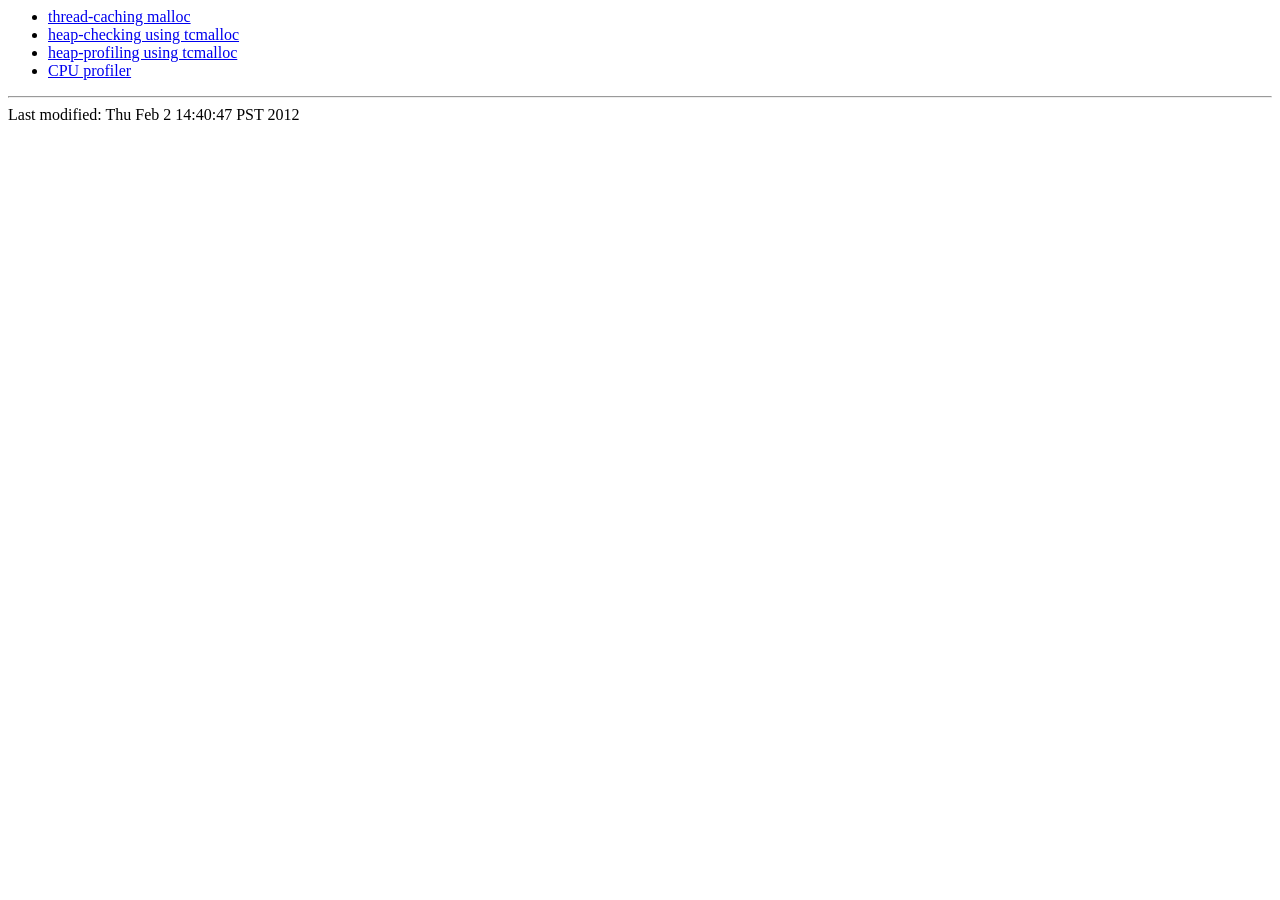
==== docs/index.html @ 8bd7579e "Update index.html" ====
<HTML>

<HEAD>
  <meta name="google-site-verification" content="rrp5Uvgzi-1-rMxUBfhV3wjlNrFqzwnqiA4e3qsOLEM" />
<title>Gperftools</title>
</HEAD>
<meta name="google-site-verification" content="rrp5Uvgzi-1-rMxUBfhV3wjlNrFqzwnqiA4e3qsOLEM" />
<BODY>
<ul>
  <li> <A HREF="tcmalloc.html">thread-caching malloc</A>
  <li> <A HREF="heap_checker.html">heap-checking using tcmalloc</A>
  <li> <A HREF="heapprofile.html">heap-profiling using tcmalloc</A>
  <li> <A HREF="cpuprofile.html">CPU profiler</A>
</ul>

<hr>
Last modified: Thu Feb  2 14:40:47 PST 2012

</BODY>

</HTML>
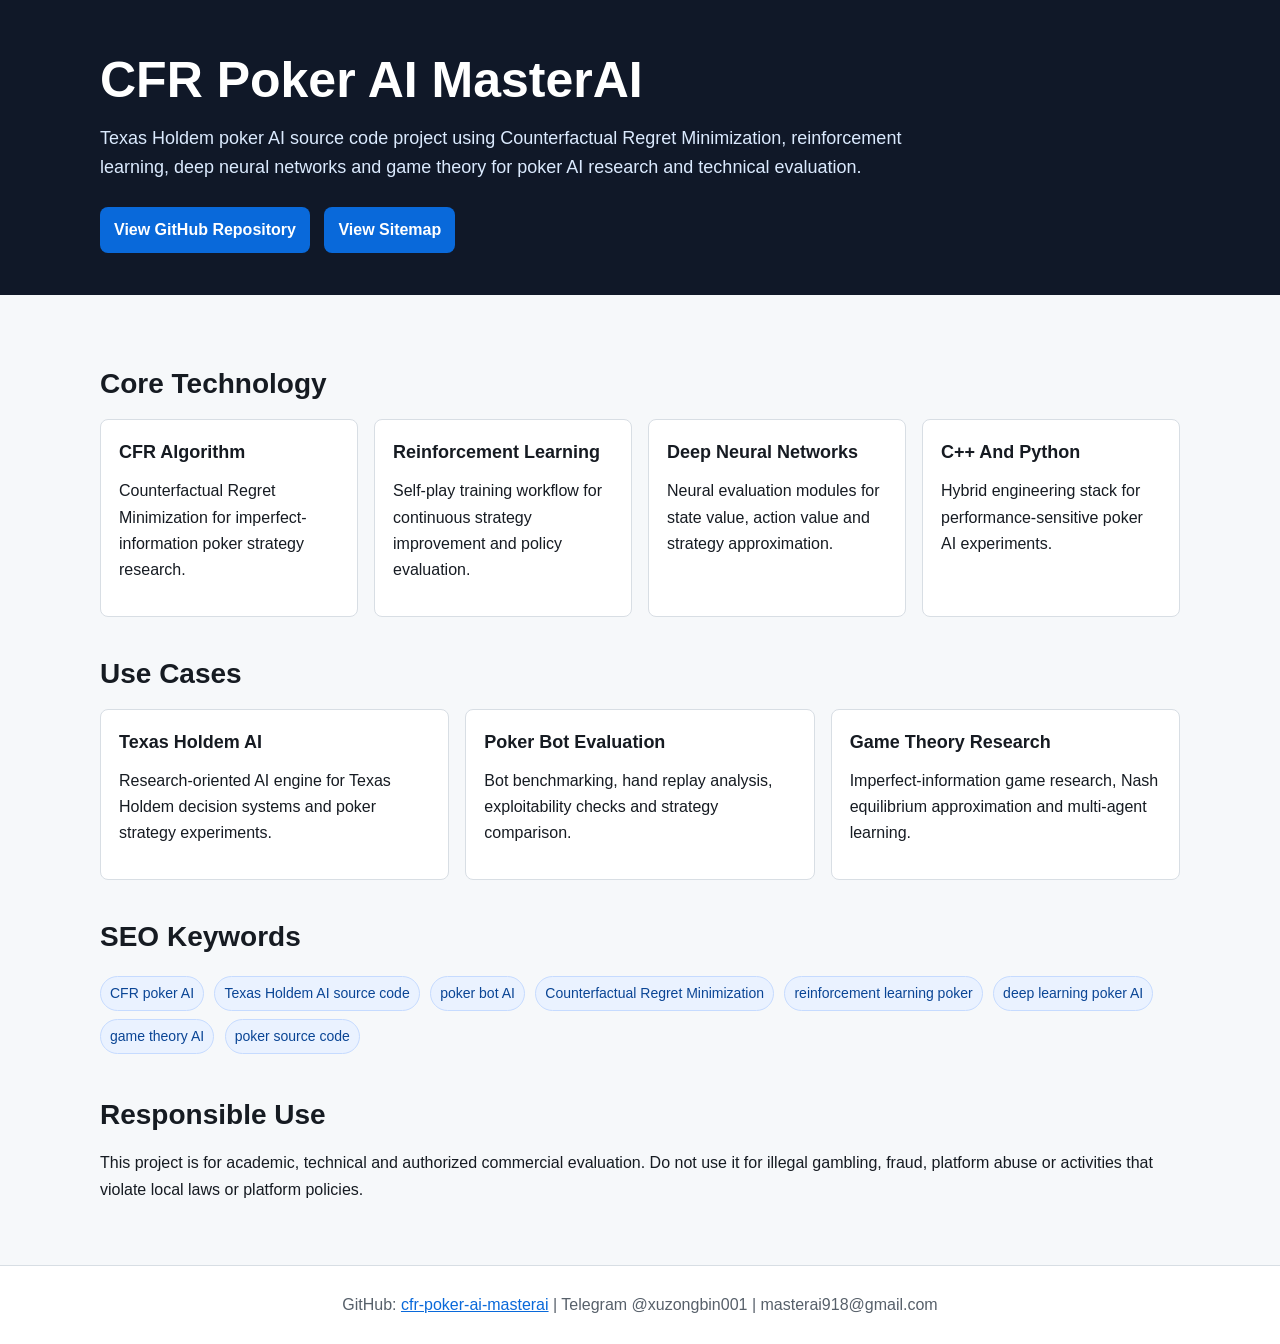
==== commit fd8a52c1: "Add files via upload" ====
--- a/docs/index.html
+++ b/docs/index.html
@@ -1,21 +1,149 @@
-<HTML>
-
-<HEAD>
+<!doctype html>
+<html lang="en">
+<head>
+  <meta charset="utf-8">
+  <meta name="viewport" content="width=device-width, initial-scale=1">
   <meta name="google-site-verification" content="rrp5Uvgzi-1-rMxUBfhV3wjlNrFqzwnqiA4e3qsOLEM" />
-<title>Gperftools</title>
-</HEAD>
-<meta name="google-site-verification" content="rrp5Uvgzi-1-rMxUBfhV3wjlNrFqzwnqiA4e3qsOLEM" />
-<BODY>
-<ul>
-  <li> <A HREF="tcmalloc.html">thread-caching malloc</A>
-  <li> <A HREF="heap_checker.html">heap-checking using tcmalloc</A>
-  <li> <A HREF="heapprofile.html">heap-profiling using tcmalloc</A>
-  <li> <A HREF="cpuprofile.html">CPU profiler</A>
-</ul>
-
-<hr>
-Last modified: Thu Feb  2 14:40:47 PST 2012
-
-</BODY>
-
-</HTML>
+  <title>CFR Poker AI MasterAI - Texas Holdem AI Source Code</title>
+  <meta name="description" content="CFR Poker AI MasterAI is a Texas Holdem poker AI source code project using Counterfactual Regret Minimization, reinforcement learning, deep neural networks and game theory for poker AI research.">
+  <meta name="keywords" content="CFR poker AI, Texas Holdem AI source code, poker bot AI, Counterfactual Regret Minimization, reinforcement learning poker, deep learning poker AI, game theory AI, poker source code">
+  <style>
+    body {
+      margin: 0;
+      font-family: Arial, "Microsoft YaHei", sans-serif;
+      color: #161b22;
+      background: #f6f8fa;
+      line-height: 1.65;
+    }
+    header {
+      background: #101828;
+      color: #fff;
+      padding: 52px 20px 42px;
+    }
+    main {
+      max-width: 1080px;
+      margin: 0 auto;
+      padding: 32px 20px 48px;
+    }
+    .wrap {
+      max-width: 1080px;
+      margin: 0 auto;
+    }
+    h1 {
+      margin: 0 0 14px;
+      font-size: clamp(30px, 5vw, 50px);
+      line-height: 1.15;
+      letter-spacing: 0;
+    }
+    h2 {
+      margin: 34px 0 12px;
+      font-size: 28px;
+      letter-spacing: 0;
+    }
+    h3 {
+      margin: 0 0 10px;
+      font-size: 18px;
+      letter-spacing: 0;
+    }
+    p {
+      margin: 0 0 14px;
+    }
+    .lead {
+      max-width: 860px;
+      color: #dbeafe;
+      font-size: 18px;
+    }
+    .grid {
+      display: grid;
+      grid-template-columns: repeat(auto-fit, minmax(240px, 1fr));
+      gap: 16px;
+    }
+    .card {
+      background: #fff;
+      border: 1px solid #d8dee4;
+      border-radius: 8px;
+      padding: 18px;
+    }
+    .tag {
+      display: inline-block;
+      margin: 4px 6px 4px 0;
+      padding: 5px 9px;
+      border-radius: 999px;
+      background: #eaf2ff;
+      border: 1px solid #c6dbff;
+      color: #0a4595;
+      font-size: 14px;
+    }
+    a {
+      color: #0969da;
+    }
+    .button {
+      display: inline-block;
+      margin: 10px 10px 0 0;
+      padding: 10px 14px;
+      border-radius: 8px;
+      color: #fff;
+      background: #0969da;
+      text-decoration: none;
+      font-weight: 700;
+    }
+    footer {
+      padding: 26px 20px;
+      text-align: center;
+      color: #57606a;
+      border-top: 1px solid #d8dee4;
+      background: #fff;
+    }
+  </style>
+</head>
+<body>
+  <header>
+    <div class="wrap">
+      <h1>CFR Poker AI MasterAI</h1>
+      <p class="lead">Texas Holdem poker AI source code project using Counterfactual Regret Minimization, reinforcement learning, deep neural networks and game theory for poker AI research and technical evaluation.</p>
+      <a class="button" href="https://github.com/masterai-top/cfr-poker-ai-masterai">View GitHub Repository</a>
+      <a class="button" href="sitemap.xml">View Sitemap</a>
+    </div>
+  </header>
+  <main>
+    <section>
+      <h2>Core Technology</h2>
+      <div class="grid">
+        <div class="card"><h3>CFR Algorithm</h3><p>Counterfactual Regret Minimization for imperfect-information poker strategy research.</p></div>
+        <div class="card"><h3>Reinforcement Learning</h3><p>Self-play training workflow for continuous strategy improvement and policy evaluation.</p></div>
+        <div class="card"><h3>Deep Neural Networks</h3><p>Neural evaluation modules for state value, action value and strategy approximation.</p></div>
+        <div class="card"><h3>C++ And Python</h3><p>Hybrid engineering stack for performance-sensitive poker AI experiments.</p></div>
+      </div>
+    </section>
+    <section>
+      <h2>Use Cases</h2>
+      <div class="grid">
+        <div class="card"><h3>Texas Holdem AI</h3><p>Research-oriented AI engine for Texas Holdem decision systems and poker strategy experiments.</p></div>
+        <div class="card"><h3>Poker Bot Evaluation</h3><p>Bot benchmarking, hand replay analysis, exploitability checks and strategy comparison.</p></div>
+        <div class="card"><h3>Game Theory Research</h3><p>Imperfect-information game research, Nash equilibrium approximation and multi-agent learning.</p></div>
+      </div>
+    </section>
+    <section>
+      <h2>SEO Keywords</h2>
+      <p>
+        <span class="tag">CFR poker AI</span>
+        <span class="tag">Texas Holdem AI source code</span>
+        <span class="tag">poker bot AI</span>
+        <span class="tag">Counterfactual Regret Minimization</span>
+        <span class="tag">reinforcement learning poker</span>
+        <span class="tag">deep learning poker AI</span>
+        <span class="tag">game theory AI</span>
+        <span class="tag">poker source code</span>
+      </p>
+    </section>
+    <section>
+      <h2>Responsible Use</h2>
+      <p>This project is for academic, technical and authorized commercial evaluation. Do not use it for illegal gambling, fraud, platform abuse or activities that violate local laws or platform policies.</p>
+    </section>
+  </main>
+  <footer>
+    GitHub: <a href="https://github.com/masterai-top/cfr-poker-ai-masterai">cfr-poker-ai-masterai</a>
+    | Telegram @xuzongbin001 | masterai918@gmail.com
+  </footer>
+</body>
+</html>
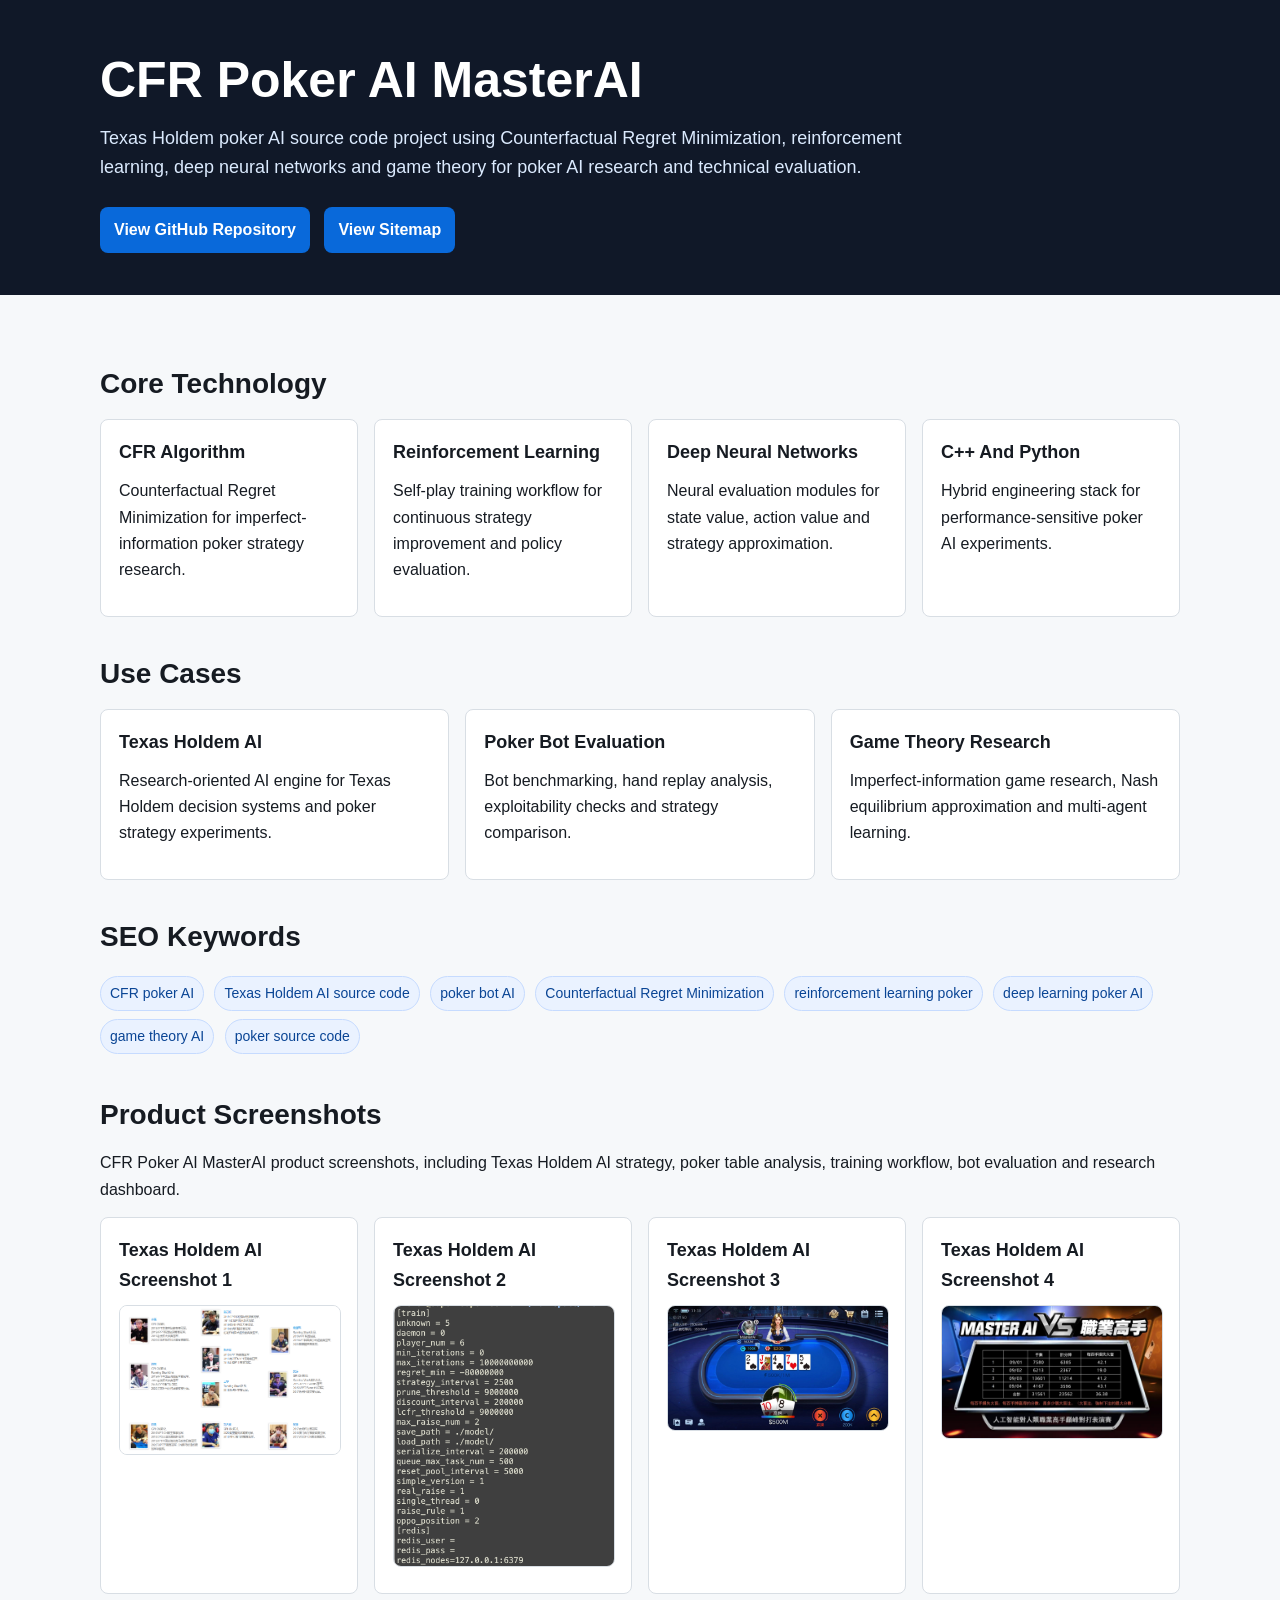
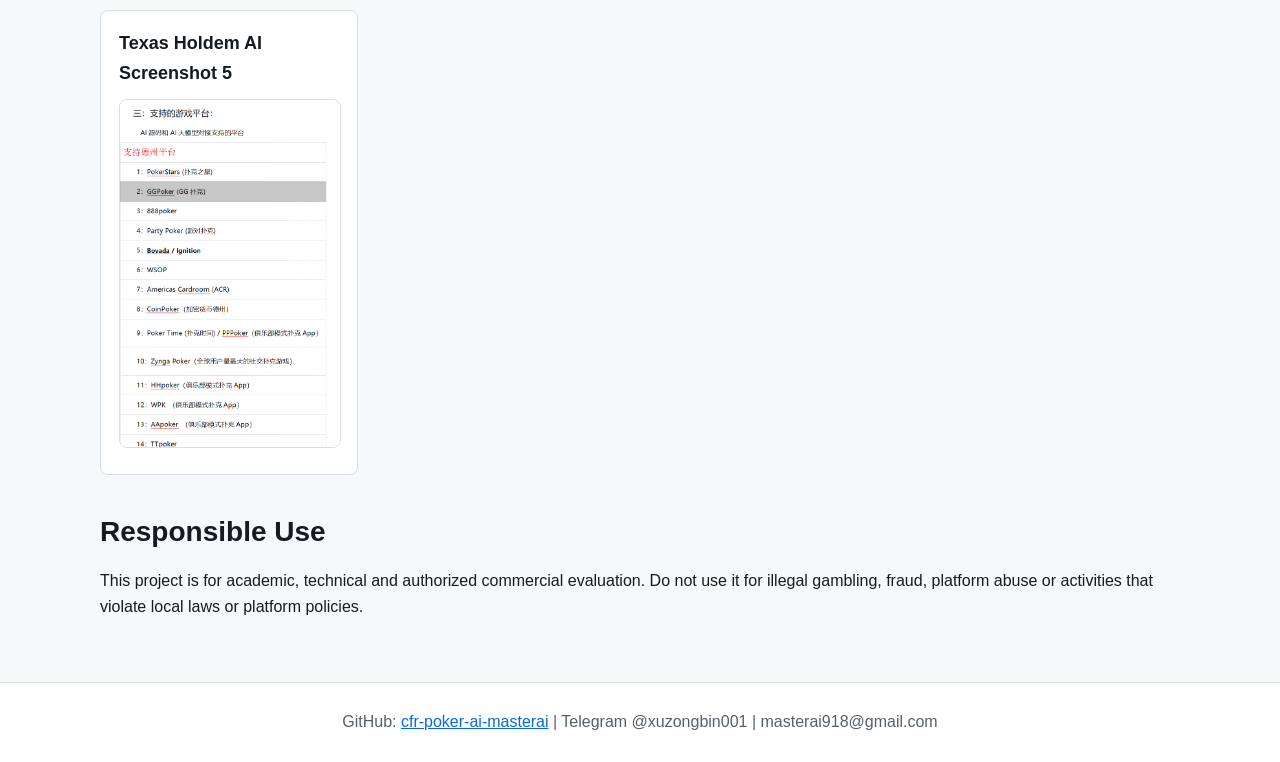
==== commit ae963a74: "Update index.html" ====
--- a/docs/index.html
+++ b/docs/index.html
@@ -1,9 +1,10 @@
 <!doctype html>
 <html lang="en">
 <head>
+  <meta name="google-site-verification" content="rrp5Uvgzi-1-rMxUBfhV3wjlNrFqzwnqiA4e3qsOLEM" />
   <meta charset="utf-8">
   <meta name="viewport" content="width=device-width, initial-scale=1">
-  <meta name="google-site-verification" content="rrp5Uvgzi-1-rMxUBfhV3wjlNrFqzwnqiA4e3qsOLEM" />
+
   <title>CFR Poker AI MasterAI - Texas Holdem AI Source Code</title>
   <meta name="description" content="CFR Poker AI MasterAI is a Texas Holdem poker AI source code project using Counterfactual Regret Minimization, reinforcement learning, deep neural networks and game theory for poker AI research.">
   <meta name="keywords" content="CFR poker AI, Texas Holdem AI source code, poker bot AI, Counterfactual Regret Minimization, reinforcement learning poker, deep learning poker AI, game theory AI, poker source code">
@@ -135,6 +136,67 @@
         <span class="tag">game theory AI</span>
         <span class="tag">poker source code</span>
       </p>
+
+<section>
+  <h2>Product Screenshots</h2>
+  <p>
+    CFR Poker AI MasterAI product screenshots, including Texas Holdem AI strategy,
+    poker table analysis, training workflow, bot evaluation and research dashboard.
+  </p>
+
+  <div class="grid">
+    <div class="card">
+      <h3>Texas Holdem AI Screenshot 1</h3>
+      <img
+        src="assets/Screenshots/001.png"
+        alt="CFR Poker AI MasterAI Texas Holdem AI Source Code Screenshot 1"
+        style="width:100%;border-radius:8px;border:1px solid #d8dee4;"
+        loading="lazy"
+      >
+    </div>
+
+    <div class="card">
+      <h3>Texas Holdem AI Screenshot 2</h3>
+      <img
+        src="assets/Screenshots/002.png"
+        alt="CFR Poker AI MasterAI Poker Bot Strategy Screenshot 2"
+        style="width:100%;border-radius:8px;border:1px solid #d8dee4;"
+        loading="lazy"
+      >
+    </div>
+
+    <div class="card">
+      <h3>Texas Holdem AI Screenshot 3</h3>
+      <img
+        src="assets/Screenshots/003.jpg"
+        alt="Counterfactual Regret Minimization Poker AI Screenshot 3"
+        style="width:100%;border-radius:8px;border:1px solid #d8dee4;"
+        loading="lazy"
+      >
+    </div>
+
+    <div class="card">
+      <h3>Texas Holdem AI Screenshot 4</h3>
+      <img
+        src="assets/Screenshots/004.jpg"
+        alt="Texas Holdem Poker AI Training Workflow Screenshot 4"
+        style="width:100%;border-radius:8px;border:1px solid #d8dee4;"
+        loading="lazy"
+      >
+    </div>
+
+    <div class="card">
+      <h3>Texas Holdem AI Screenshot 5</h3>
+      <img
+        src="assets/Screenshots/005.png"
+        alt="CFR Poker AI MasterAI Research Dashboard Screenshot 5"
+        style="width:100%;border-radius:8px;border:1px solid #d8dee4;"
+        loading="lazy"
+      >
+    </div>
+  </div>
+</section>
+      
     </section>
     <section>
       <h2>Responsible Use</h2>
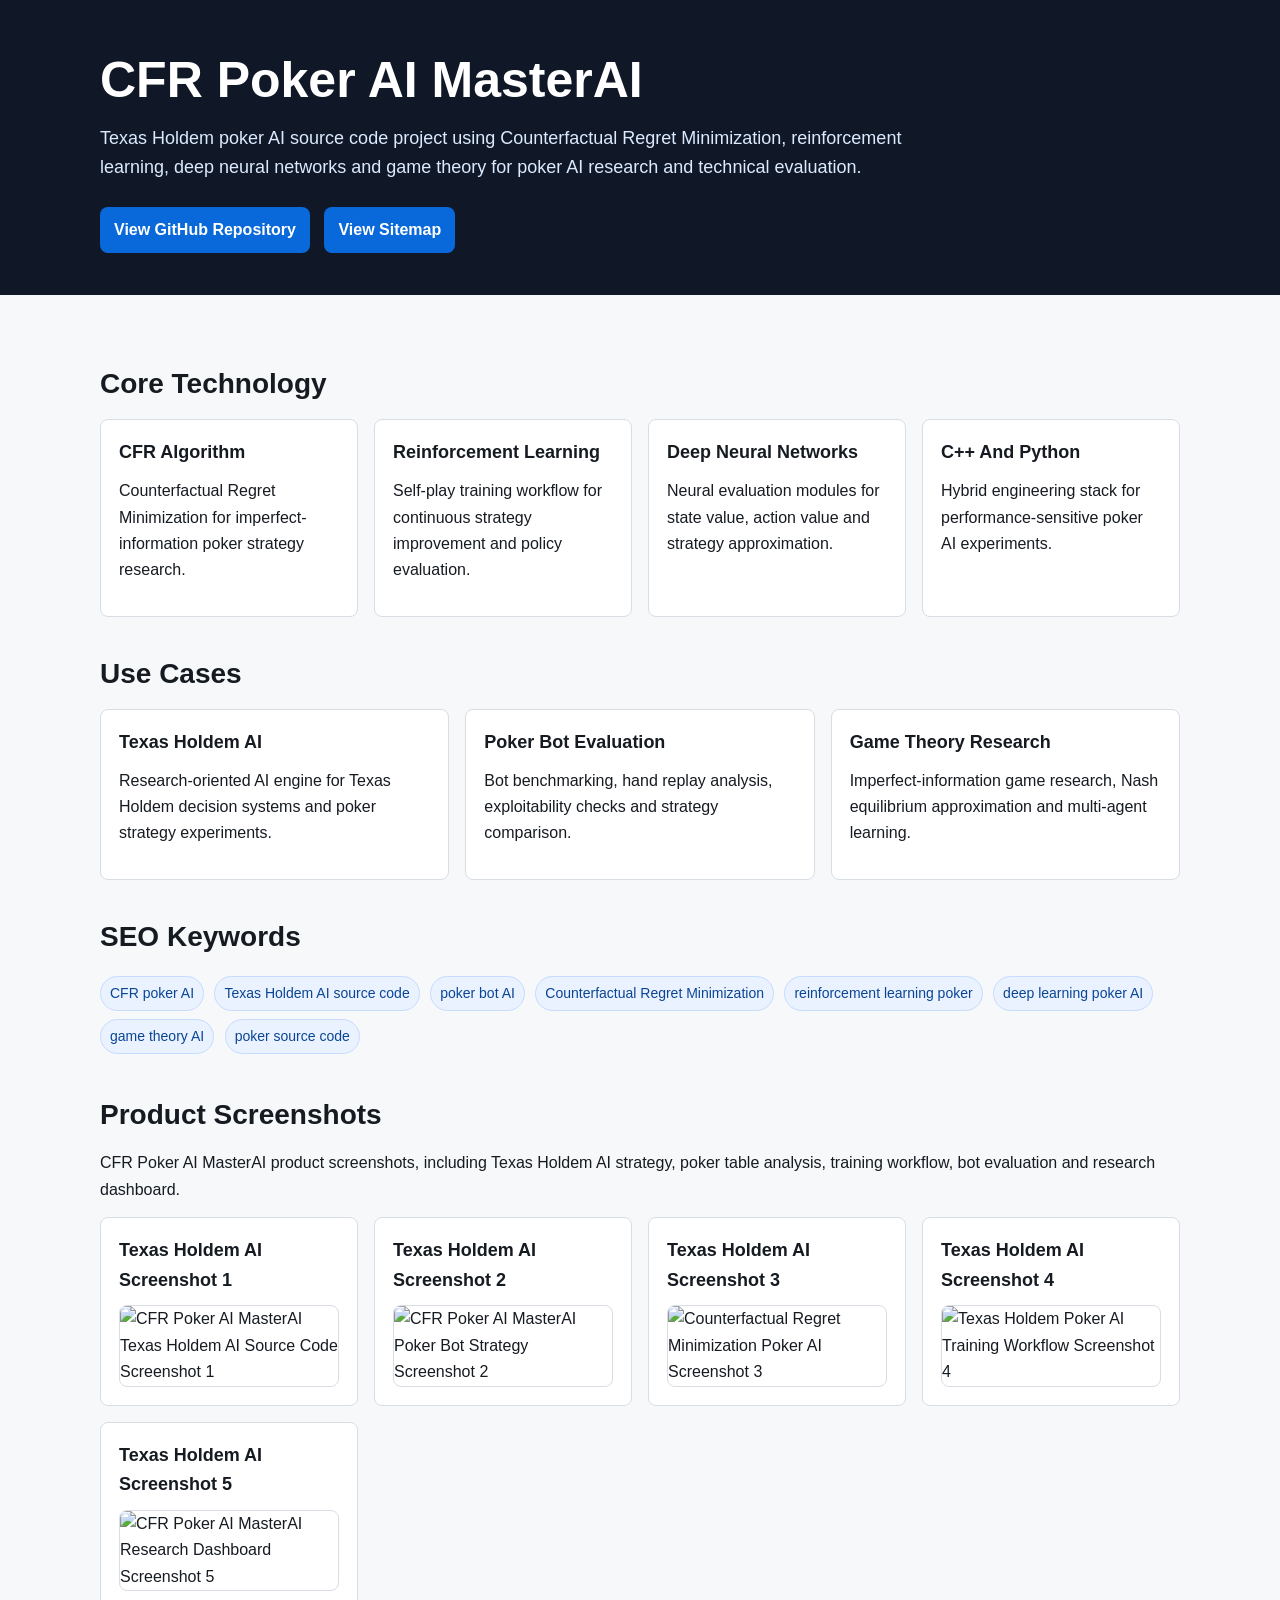
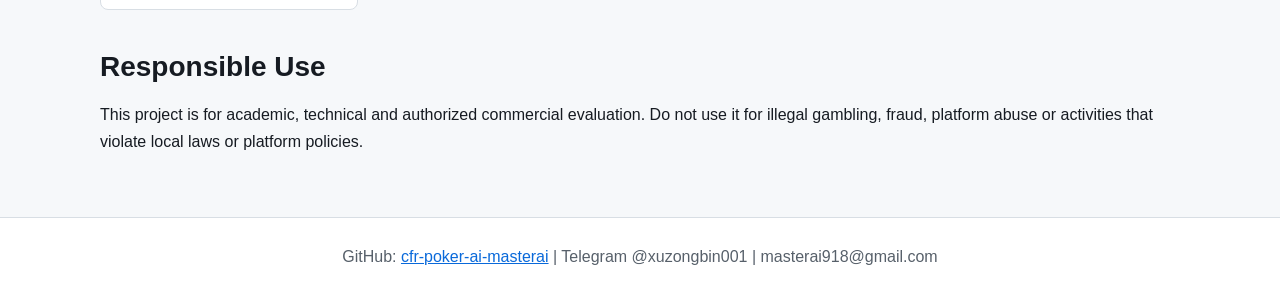
==== commit c1431cd3: "Update index.html" ====
--- a/docs/index.html
+++ b/docs/index.html
@@ -138,6 +138,7 @@
       </p>
 
 <section>
+ <section>
   <h2>Product Screenshots</h2>
   <p>
     CFR Poker AI MasterAI product screenshots, including Texas Holdem AI strategy,
@@ -148,7 +149,7 @@
     <div class="card">
       <h3>Texas Holdem AI Screenshot 1</h3>
       <img
-        src="assets/Screenshots/001.png"
+        src="https://raw.githubusercontent.com/masterai-top/cfr-poker-ai-masterai/main/docs/assets/Screenshots/001.png"
         alt="CFR Poker AI MasterAI Texas Holdem AI Source Code Screenshot 1"
         style="width:100%;border-radius:8px;border:1px solid #d8dee4;"
         loading="lazy"
@@ -158,7 +159,7 @@
     <div class="card">
       <h3>Texas Holdem AI Screenshot 2</h3>
       <img
-        src="assets/Screenshots/002.png"
+        src="https://raw.githubusercontent.com/masterai-top/cfr-poker-ai-masterai/main/docs/assets/Screenshots/002.png"
         alt="CFR Poker AI MasterAI Poker Bot Strategy Screenshot 2"
         style="width:100%;border-radius:8px;border:1px solid #d8dee4;"
         loading="lazy"
@@ -168,7 +169,7 @@
     <div class="card">
       <h3>Texas Holdem AI Screenshot 3</h3>
       <img
-        src="assets/Screenshots/003.jpg"
+        src="https://raw.githubusercontent.com/masterai-top/cfr-poker-ai-masterai/main/docs/assets/Screenshots/003.jpg"
         alt="Counterfactual Regret Minimization Poker AI Screenshot 3"
         style="width:100%;border-radius:8px;border:1px solid #d8dee4;"
         loading="lazy"
@@ -178,7 +179,7 @@
     <div class="card">
       <h3>Texas Holdem AI Screenshot 4</h3>
       <img
-        src="assets/Screenshots/004.jpg"
+        src="https://raw.githubusercontent.com/masterai-top/cfr-poker-ai-masterai/main/docs/assets/Screenshots/004.jpg"
         alt="Texas Holdem Poker AI Training Workflow Screenshot 4"
         style="width:100%;border-radius:8px;border:1px solid #d8dee4;"
         loading="lazy"
@@ -188,13 +189,14 @@
     <div class="card">
       <h3>Texas Holdem AI Screenshot 5</h3>
       <img
-        src="assets/Screenshots/005.png"
+        src="https://raw.githubusercontent.com/masterai-top/cfr-poker-ai-masterai/main/docs/assets/Screenshots/005.png"
         alt="CFR Poker AI MasterAI Research Dashboard Screenshot 5"
         style="width:100%;border-radius:8px;border:1px solid #d8dee4;"
         loading="lazy"
       >
     </div>
   </div>
+</section>
 </section>
       
     </section>
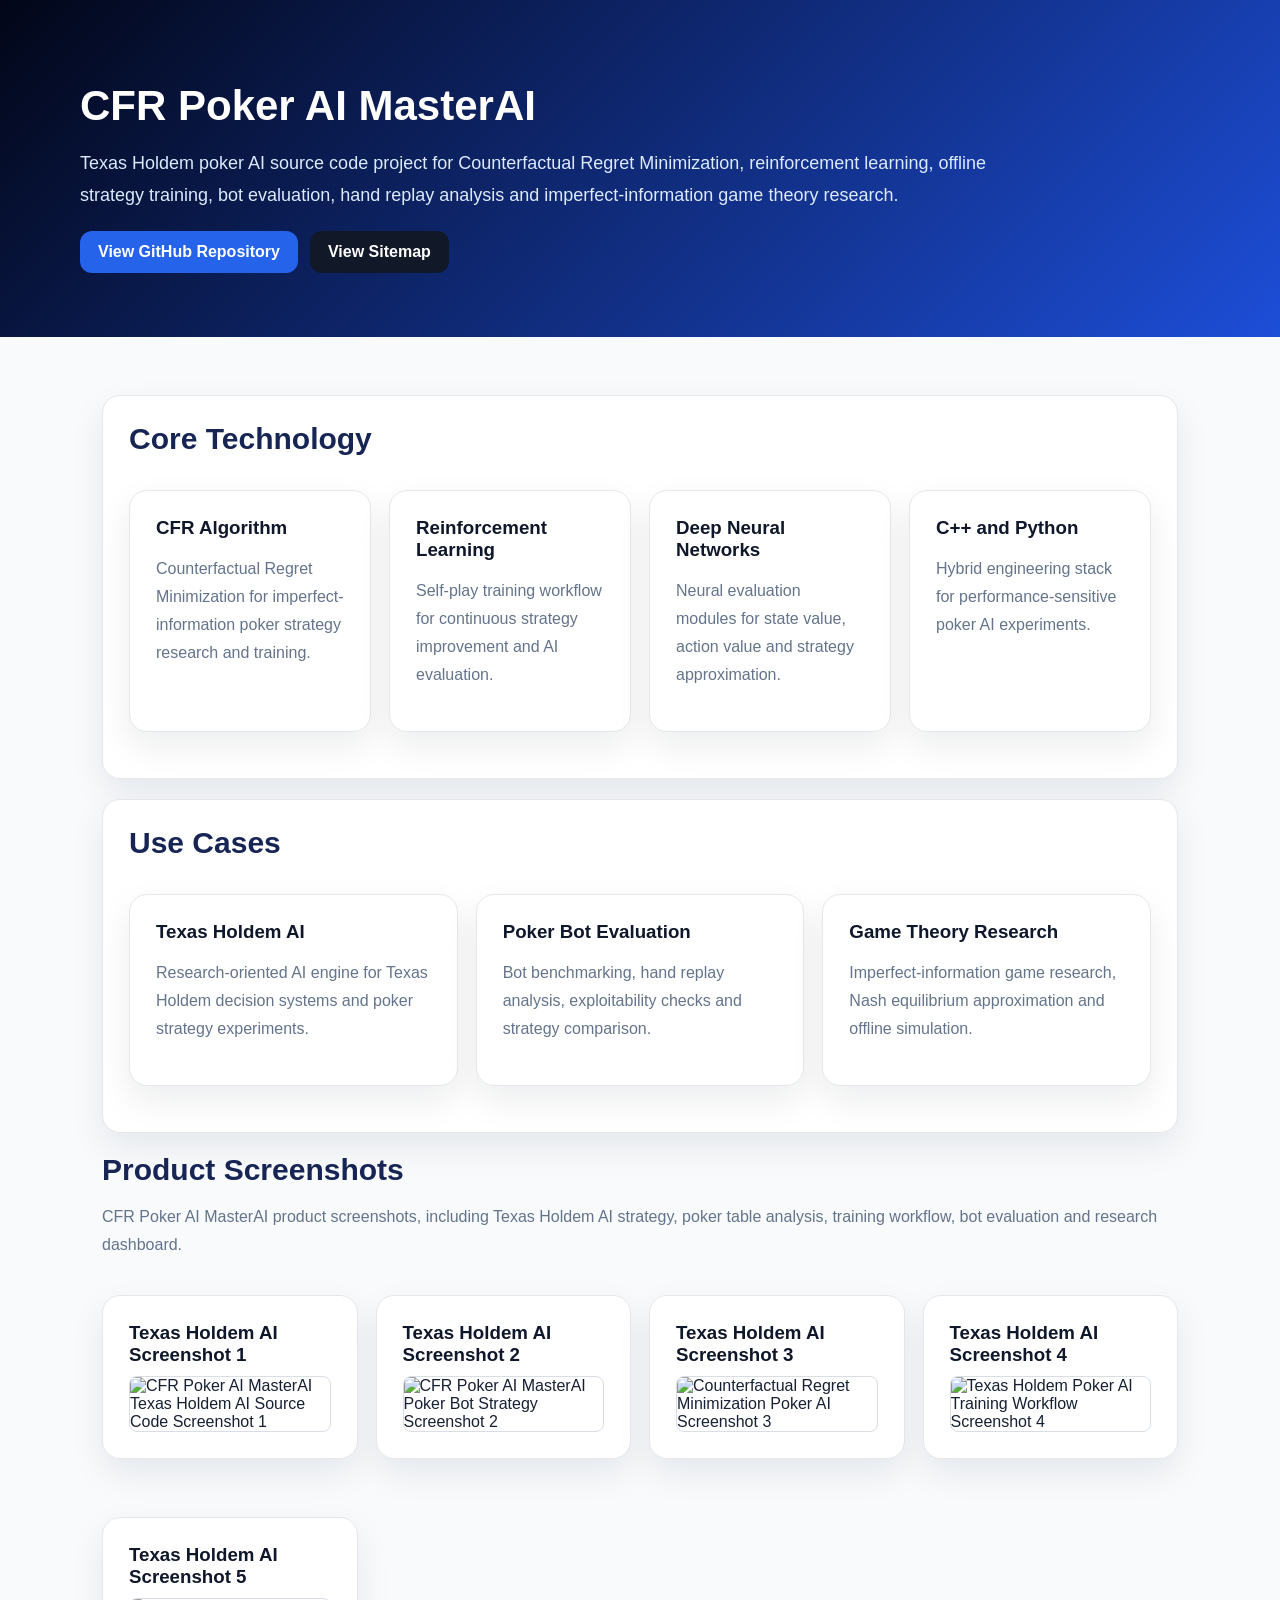
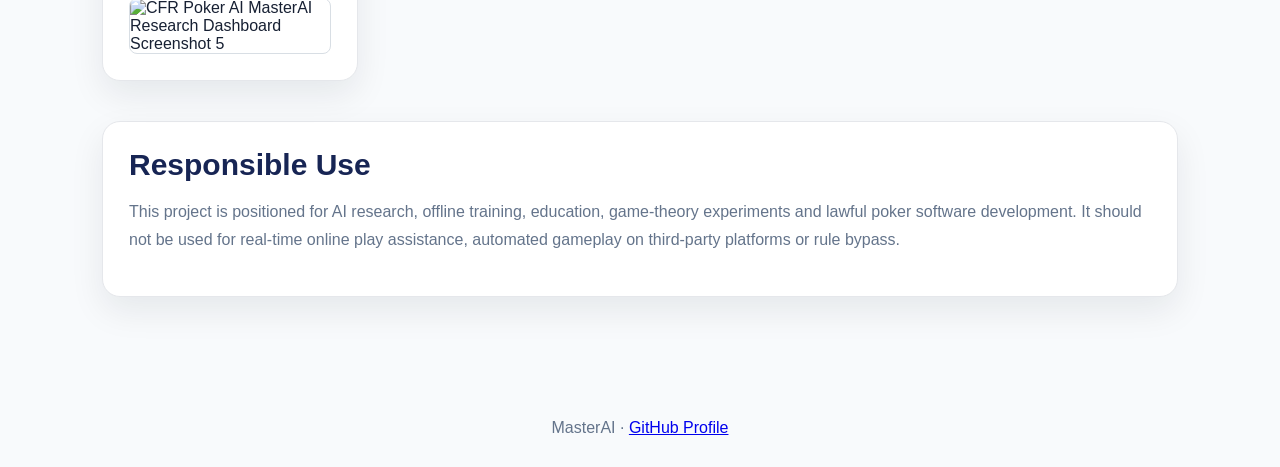
==== commit 1c269dd1: "Update index.html" ====
--- a/docs/index.html
+++ b/docs/index.html
@@ -1,213 +1,309 @@
 <!doctype html>
 <html lang="en">
 <head>
-  <meta name="google-site-verification" content="rrp5Uvgzi-1-rMxUBfhV3wjlNrFqzwnqiA4e3qsOLEM" />
+  <meta name="google-site-verification" content="rrp5Uvgzi-1-rMxUBfhV3wjlNrFqzwnqiA4e3qsOLEM">
   <meta charset="utf-8">
   <meta name="viewport" content="width=device-width, initial-scale=1">
 
-  <title>CFR Poker AI MasterAI - Texas Holdem AI Source Code</title>
-  <meta name="description" content="CFR Poker AI MasterAI is a Texas Holdem poker AI source code project using Counterfactual Regret Minimization, reinforcement learning, deep neural networks and game theory for poker AI research.">
-  <meta name="keywords" content="CFR poker AI, Texas Holdem AI source code, poker bot AI, Counterfactual Regret Minimization, reinforcement learning poker, deep learning poker AI, game theory AI, poker source code">
+  <title>CFR Poker AI MasterAI Source Code</title>
+  <meta name="description" content="CFR Poker AI MasterAI source code for Texas Holdem AI research, offline training, bot evaluation and game theory experiments.">
+  <meta name="keywords" content="CFR poker AI, Texas Holdem AI source code, poker bot AI, Counterfactual Regret Minimization, reinforcement learning poker, game theory research">
+  <meta name="robots" content="index,follow,max-image-preview:large">
+  <link rel="canonical" href="https://masterai-top.github.io/cfr-poker-ai-masterai/">
+
+  <meta property="og:type" content="website">
+  <meta property="og:title" content="CFR Poker AI MasterAI Source Code">
+  <meta property="og:description" content="Texas Holdem AI source code for CFR research, offline training, bot evaluation and game theory experiments.">
+  <meta property="og:url" content="https://masterai-top.github.io/cfr-poker-ai-masterai/">
+  <meta property="og:image" content="https://masterai-top.github.io/cfr-poker-ai-masterai/assets/screenshots/cfr-poker-ai-home.jpg">
+  <meta name="twitter:card" content="summary_large_image">
+
   <style>
+    :root {
+      --bg: #f8fafc;
+      --card: #ffffff;
+      --text: #172033;
+      --muted: #64748b;
+      --primary: #1d4ed8;
+      --primary-dark: #172554;
+      --line: #e5e7eb;
+    }
+
+    * { box-sizing: border-box; }
+
     body {
       margin: 0;
-      font-family: Arial, "Microsoft YaHei", sans-serif;
-      color: #161b22;
-      background: #f6f8fa;
-      line-height: 1.65;
-    }
+      font-family: Arial, Helvetica, sans-serif;
+      background: var(--bg);
+      color: var(--text);
+    }
+
     header {
-      background: #101828;
+      padding: 64px 24px;
+      background: linear-gradient(135deg, #020617, #1d4ed8);
       color: #fff;
-      padding: 52px 20px 42px;
-    }
+    }
+
+    .wrap {
+      max-width: 1120px;
+      margin: 0 auto;
+    }
+
+    nav {
+      margin-bottom: 28px;
+    }
+
+    nav a {
+      color: #bfdbfe;
+      margin-right: 18px;
+      text-decoration: none;
+      font-weight: 700;
+    }
+
+    h1 {
+      font-size: 42px;
+      line-height: 1.15;
+      margin: 18px 0 14px;
+    }
+
+    header p {
+      max-width: 940px;
+      color: #dbeafe;
+      font-size: 18px;
+      line-height: 1.75;
+    }
+
     main {
-      max-width: 1080px;
+      max-width: 1120px;
       margin: 0 auto;
-      padding: 32px 20px 48px;
-    }
-    .wrap {
-      max-width: 1080px;
-      margin: 0 auto;
-    }
-    h1 {
+      padding: 38px 22px 72px;
+    }
+
+    h2 {
+      color: var(--primary-dark);
+      font-size: 30px;
       margin: 0 0 14px;
-      font-size: clamp(30px, 5vw, 50px);
-      line-height: 1.15;
-      letter-spacing: 0;
-    }
-    h2 {
-      margin: 34px 0 12px;
-      font-size: 28px;
-      letter-spacing: 0;
-    }
+    }
+
     h3 {
       margin: 0 0 10px;
-      font-size: 18px;
-      letter-spacing: 0;
-    }
-    p {
-      margin: 0 0 14px;
-    }
-    .lead {
-      max-width: 860px;
-      color: #dbeafe;
-      font-size: 18px;
-    }
+      color: #0f172a;
+    }
+
+    p, li {
+      color: var(--muted);
+      line-height: 1.75;
+    }
+
+    .card {
+      background: var(--card);
+      border: 1px solid var(--line);
+      border-radius: 18px;
+      padding: 26px;
+      margin: 20px 0;
+      box-shadow: 0 14px 34px rgba(15, 23, 42, .08);
+    }
+
     .grid {
       display: grid;
       grid-template-columns: repeat(auto-fit, minmax(240px, 1fr));
-      gap: 16px;
-    }
-    .card {
-      background: #fff;
-      border: 1px solid #d8dee4;
-      border-radius: 8px;
-      padding: 18px;
-    }
-    .tag {
-      display: inline-block;
-      margin: 4px 6px 4px 0;
-      padding: 5px 9px;
-      border-radius: 999px;
-      background: #eaf2ff;
-      border: 1px solid #c6dbff;
-      color: #0a4595;
-      font-size: 14px;
-    }
-    a {
-      color: #0969da;
-    }
+      gap: 18px;
+    }
+
+    .actions {
+      display: flex;
+      flex-wrap: wrap;
+      gap: 12px;
+      margin-top: 20px;
+    }
+
     .button {
       display: inline-block;
-      margin: 10px 10px 0 0;
-      padding: 10px 14px;
-      border-radius: 8px;
+      padding: 12px 18px;
+      border-radius: 12px;
+      background: #2563eb;
       color: #fff;
-      background: #0969da;
       text-decoration: none;
       font-weight: 700;
     }
+
+    .button.secondary {
+      background: #111827;
+    }
+
+    .gallery {
+      display: grid;
+      grid-template-columns: repeat(auto-fit, minmax(260px, 1fr));
+      gap: 22px;
+      margin-top: 22px;
+    }
+
+    .gallery figure {
+      margin: 0;
+      background: #fff;
+      border: 1px solid var(--line);
+      border-radius: 18px;
+      overflow: hidden;
+      box-shadow: 0 16px 40px rgba(15, 23, 42, .10);
+    }
+
+    .gallery img {
+      display: block;
+      width: 100%;
+      height: auto;
+      background: #eef2f7;
+    }
+
+    .gallery figcaption {
+      padding: 13px 15px;
+      color: #475569;
+      font-size: 14px;
+      border-top: 1px solid #eef2f7;
+    }
+
     footer {
-      padding: 26px 20px;
+      padding: 30px;
       text-align: center;
-      color: #57606a;
-      border-top: 1px solid #d8dee4;
-      background: #fff;
+      color: var(--muted);
     }
   </style>
+
+  <script type="application/ld+json">
+  {
+    "@context": "https://schema.org",
+    "@graph": [
+      {
+        "@type": "SoftwareSourceCode",
+        "name": "CFR Poker AI MasterAI Source Code",
+        "alternateName": "Texas Holdem AI Source Code",
+        "description": "CFR Poker AI source code for Texas Holdem AI research, offline training, bot evaluation and game theory experiments.",
+        "codeRepository": "https://github.com/masterai-top/cfr-poker-ai-masterai",
+        "url": "https://masterai-top.github.io/cfr-poker-ai-masterai/",
+        "programmingLanguage": ["Python", "C++"],
+        "runtimePlatform": "Linux, Python and C++",
+        "applicationCategory": "AIApplication",
+        "author": {
+          "@type": "Organization",
+          "name": "MasterAI",
+          "url": "https://github.com/masterai-top"
+        }
+      },
+      {
+        "@type": "WebPage",
+        "name": "CFR Poker AI MasterAI Source Code",
+        "url": "https://masterai-top.github.io/cfr-poker-ai-masterai/",
+        "description": "Texas Holdem AI source code for CFR research, offline training, bot evaluation and game theory experiments.",
+        "image": "https://masterai-top.github.io/cfr-poker-ai-masterai/assets/screenshots/cfr-poker-ai-home.jpg",
+        "inLanguage": "en"
+      }
+    ]
+  }
+  </script>
 </head>
 <body>
   <header>
     <div class="wrap">
       <h1>CFR Poker AI MasterAI</h1>
-      <p class="lead">Texas Holdem poker AI source code project using Counterfactual Regret Minimization, reinforcement learning, deep neural networks and game theory for poker AI research and technical evaluation.</p>
-      <a class="button" href="https://github.com/masterai-top/cfr-poker-ai-masterai">View GitHub Repository</a>
-      <a class="button" href="sitemap.xml">View Sitemap</a>
+      <p>
+        Texas Holdem poker AI source code project for Counterfactual Regret Minimization,
+        reinforcement learning, offline strategy training, bot evaluation, hand replay analysis
+        and imperfect-information game theory research.
+      </p>
+      <div class="actions">
+        <a class="button" href="https://github.com/masterai-top/cfr-poker-ai-masterai">View GitHub Repository</a>
+        <a href="sitemap.xml" class="button secondary">View Sitemap</a>
+      </div>
     </div>
   </header>
+
   <main>
-    <section>
+    <section class="card">
       <h2>Core Technology</h2>
       <div class="grid">
-        <div class="card"><h3>CFR Algorithm</h3><p>Counterfactual Regret Minimization for imperfect-information poker strategy research.</p></div>
-        <div class="card"><h3>Reinforcement Learning</h3><p>Self-play training workflow for continuous strategy improvement and policy evaluation.</p></div>
-        <div class="card"><h3>Deep Neural Networks</h3><p>Neural evaluation modules for state value, action value and strategy approximation.</p></div>
-        <div class="card"><h3>C++ And Python</h3><p>Hybrid engineering stack for performance-sensitive poker AI experiments.</p></div>
+        <div class="card">
+          <h3>CFR Algorithm</h3>
+          <p>Counterfactual Regret Minimization for imperfect-information poker strategy research and training.</p>
+        </div>
+        <div class="card">
+          <h3>Reinforcement Learning</h3>
+          <p>Self-play training workflow for continuous strategy improvement and AI evaluation.</p>
+        </div>
+        <div class="card">
+          <h3>Deep Neural Networks</h3>
+          <p>Neural evaluation modules for state value, action value and strategy approximation.</p>
+        </div>
+        <div class="card">
+          <h3>C++ and Python</h3>
+          <p>Hybrid engineering stack for performance-sensitive poker AI experiments.</p>
+        </div>
       </div>
     </section>
-    <section>
+
+    <section class="card">
       <h2>Use Cases</h2>
       <div class="grid">
-        <div class="card"><h3>Texas Holdem AI</h3><p>Research-oriented AI engine for Texas Holdem decision systems and poker strategy experiments.</p></div>
-        <div class="card"><h3>Poker Bot Evaluation</h3><p>Bot benchmarking, hand replay analysis, exploitability checks and strategy comparison.</p></div>
-        <div class="card"><h3>Game Theory Research</h3><p>Imperfect-information game research, Nash equilibrium approximation and multi-agent learning.</p></div>
+        <div class="card">
+          <h3>Texas Holdem AI</h3>
+          <p>Research-oriented AI engine for Texas Holdem decision systems and poker strategy experiments.</p>
+        </div>
+        <div class="card">
+          <h3>Poker Bot Evaluation</h3>
+          <p>Bot benchmarking, hand replay analysis, exploitability checks and strategy comparison.</p>
+        </div>
+        <div class="card">
+          <h3>Game Theory Research</h3>
+          <p>Imperfect-information game research, Nash equilibrium approximation and offline simulation.</p>
+        </div>
       </div>
     </section>
+
     <section>
-      <h2>SEO Keywords</h2>
+      <h2>Product Screenshots</h2>
       <p>
-        <span class="tag">CFR poker AI</span>
-        <span class="tag">Texas Holdem AI source code</span>
-        <span class="tag">poker bot AI</span>
-        <span class="tag">Counterfactual Regret Minimization</span>
-        <span class="tag">reinforcement learning poker</span>
-        <span class="tag">deep learning poker AI</span>
-        <span class="tag">game theory AI</span>
-        <span class="tag">poker source code</span>
+        CFR Poker AI MasterAI product screenshots, including Texas Holdem AI strategy,
+        poker table analysis, training workflow, bot evaluation and research dashboard.
       </p>
 
-<section>
- <section>
-  <h2>Product Screenshots</h2>
-  <p>
-    CFR Poker AI MasterAI product screenshots, including Texas Holdem AI strategy,
-    poker table analysis, training workflow, bot evaluation and research dashboard.
-  </p>
-
-  <div class="grid">
-    <div class="card">
-      <h3>Texas Holdem AI Screenshot 1</h3>
-      <img
-        src="https://raw.githubusercontent.com/masterai-top/cfr-poker-ai-masterai/main/docs/assets/Screenshots/001.png"
-        alt="CFR Poker AI MasterAI Texas Holdem AI Source Code Screenshot 1"
-        style="width:100%;border-radius:8px;border:1px solid #d8dee4;"
-        loading="lazy"
-      >
-    </div>
-
-    <div class="card">
-      <h3>Texas Holdem AI Screenshot 2</h3>
-      <img
-        src="https://raw.githubusercontent.com/masterai-top/cfr-poker-ai-masterai/main/docs/assets/Screenshots/002.png"
-        alt="CFR Poker AI MasterAI Poker Bot Strategy Screenshot 2"
-        style="width:100%;border-radius:8px;border:1px solid #d8dee4;"
-        loading="lazy"
-      >
-    </div>
-
-    <div class="card">
-      <h3>Texas Holdem AI Screenshot 3</h3>
-      <img
-        src="https://raw.githubusercontent.com/masterai-top/cfr-poker-ai-masterai/main/docs/assets/Screenshots/003.jpg"
-        alt="Counterfactual Regret Minimization Poker AI Screenshot 3"
-        style="width:100%;border-radius:8px;border:1px solid #d8dee4;"
-        loading="lazy"
-      >
-    </div>
-
-    <div class="card">
-      <h3>Texas Holdem AI Screenshot 4</h3>
-      <img
-        src="https://raw.githubusercontent.com/masterai-top/cfr-poker-ai-masterai/main/docs/assets/Screenshots/004.jpg"
-        alt="Texas Holdem Poker AI Training Workflow Screenshot 4"
-        style="width:100%;border-radius:8px;border:1px solid #d8dee4;"
-        loading="lazy"
-      >
-    </div>
-
-    <div class="card">
-      <h3>Texas Holdem AI Screenshot 5</h3>
-      <img
-        src="https://raw.githubusercontent.com/masterai-top/cfr-poker-ai-masterai/main/docs/assets/Screenshots/005.png"
-        alt="CFR Poker AI MasterAI Research Dashboard Screenshot 5"
-        style="width:100%;border-radius:8px;border:1px solid #d8dee4;"
-        loading="lazy"
-      >
-    </div>
-  </div>
-</section>
-</section>
-      
+      <div class="grid">
+        <div class="card">
+          <h3>Texas Holdem AI Screenshot 1</h3>
+          <img src="https://raw.githubusercontent.com/masterai-top/cfr-poker-ai-masterai/main/docs/assets/Screenshots/001.png" alt="CFR Poker AI MasterAI Texas Holdem AI Source Code Screenshot 1" style="width:100%;border-radius:8px;border:1px solid #d8dee4;" loading="lazy">
+        </div>
+
+        <div class="card">
+          <h3>Texas Holdem AI Screenshot 2</h3>
+          <img src="https://raw.githubusercontent.com/masterai-top/cfr-poker-ai-masterai/main/docs/assets/Screenshots/002.png" alt="CFR Poker AI MasterAI Poker Bot Strategy Screenshot 2" style="width:100%;border-radius:8px;border:1px solid #d8dee4;" loading="lazy">
+        </div>
+
+        <div class="card">
+          <h3>Texas Holdem AI Screenshot 3</h3>
+          <img src="https://raw.githubusercontent.com/masterai-top/cfr-poker-ai-masterai/main/docs/assets/Screenshots/003.jpg" alt="Counterfactual Regret Minimization Poker AI Screenshot 3" style="width:100%;border-radius:8px;border:1px solid #d8dee4;" loading="lazy">
+        </div>
+
+        <div class="card">
+          <h3>Texas Holdem AI Screenshot 4</h3>
+          <img src="https://raw.githubusercontent.com/masterai-top/cfr-poker-ai-masterai/main/docs/assets/Screenshots/004.jpg" alt="Texas Holdem Poker AI Training Workflow Screenshot 4" style="width:100%;border-radius:8px;border:1px solid #d8dee4;" loading="lazy">
+        </div>
+
+        <div class="card">
+          <h3>Texas Holdem AI Screenshot 5</h3>
+          <img src="https://raw.githubusercontent.com/masterai-top/cfr-poker-ai-masterai/main/docs/assets/Screenshots/005.png" alt="CFR Poker AI MasterAI Research Dashboard Screenshot 5" style="width:100%;border-radius:8px;border:1px solid #d8dee4;" loading="lazy">
+        </div>
+      </div>
     </section>
-    <section>
+
+    <section class="card">
       <h2>Responsible Use</h2>
-      <p>This project is for academic, technical and authorized commercial evaluation. Do not use it for illegal gambling, fraud, platform abuse or activities that violate local laws or platform policies.</p>
+      <p>
+        This project is positioned for AI research, offline training, education, game-theory experiments
+        and lawful poker software development. It should not be used for real-time online play assistance,
+        automated gameplay on third-party platforms or rule bypass.
+      </p>
     </section>
   </main>
+
   <footer>
-    GitHub: <a href="https://github.com/masterai-top/cfr-poker-ai-masterai">cfr-poker-ai-masterai</a>
-    | Telegram @xuzongbin001 | masterai918@gmail.com
+    MasterAI · <a href="https://github.com/masterai-top">GitHub Profile</a>
   </footer>
 </body>
 </html>
